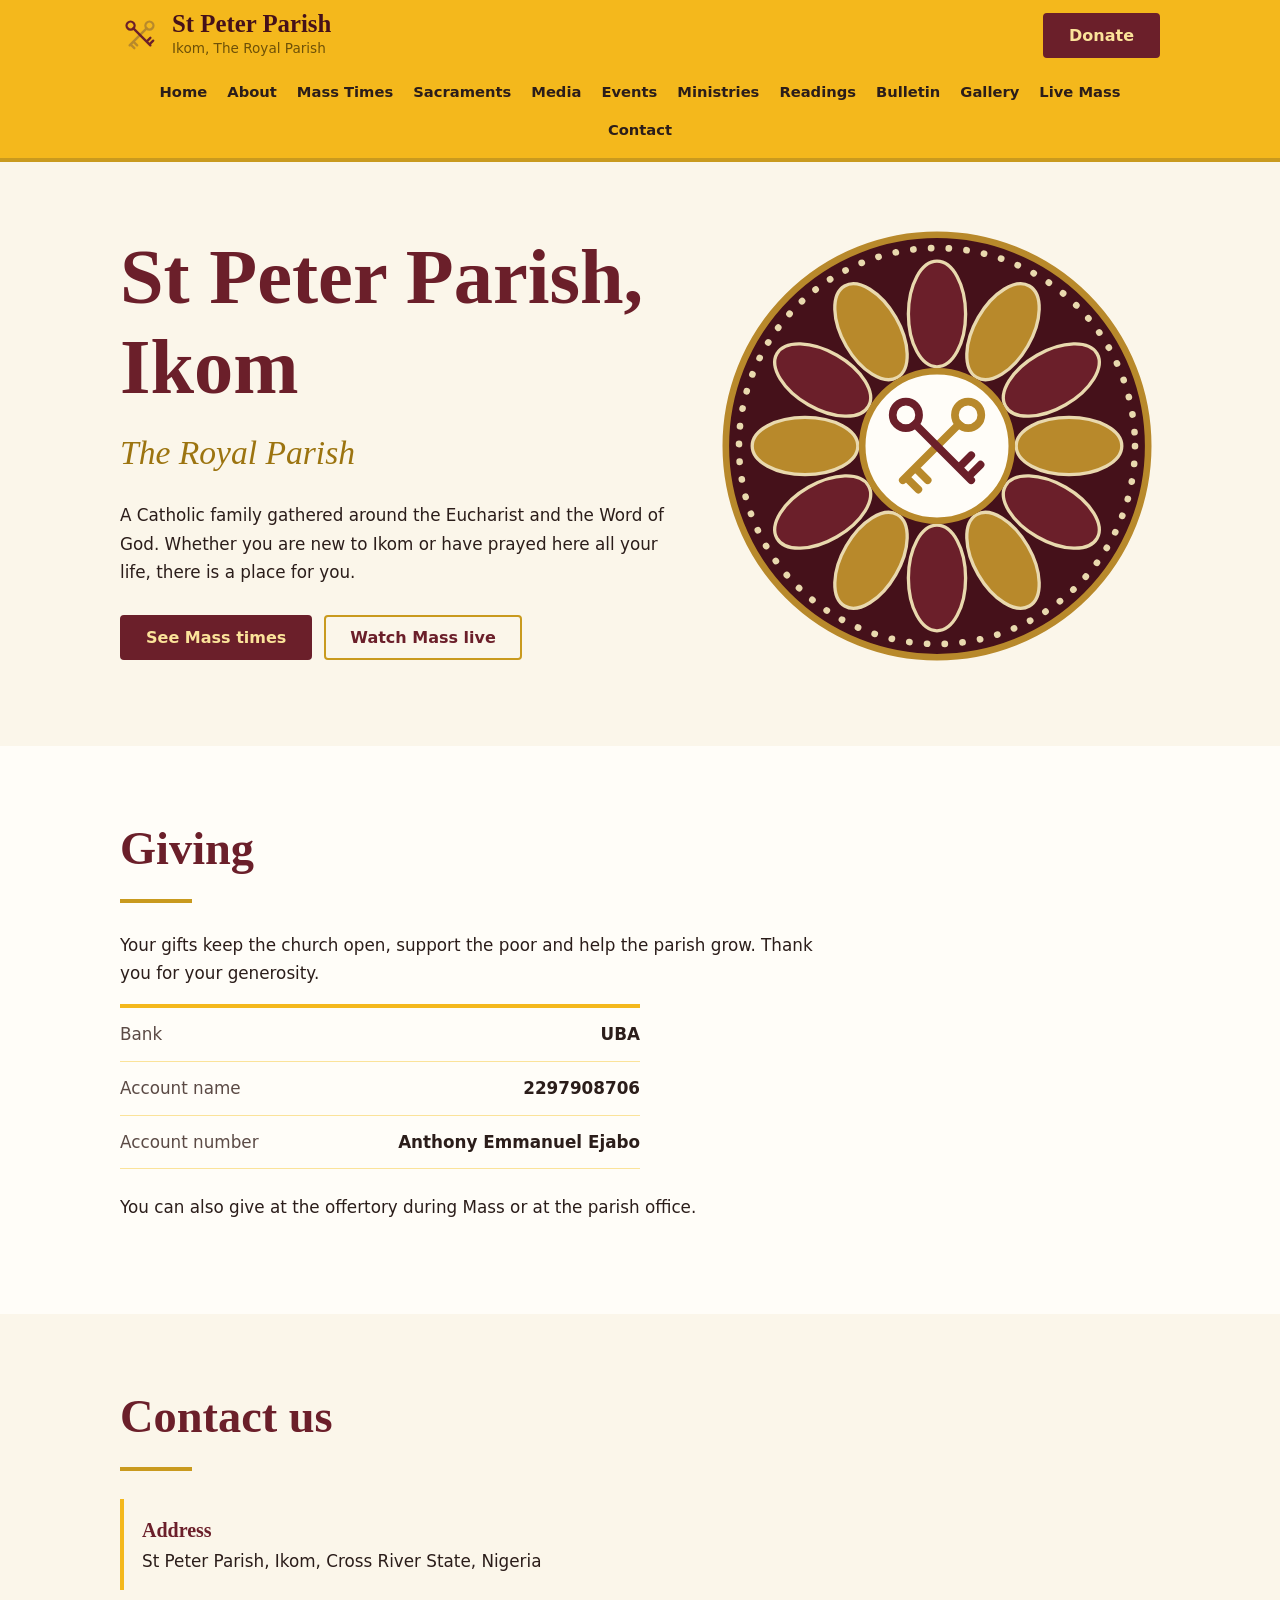
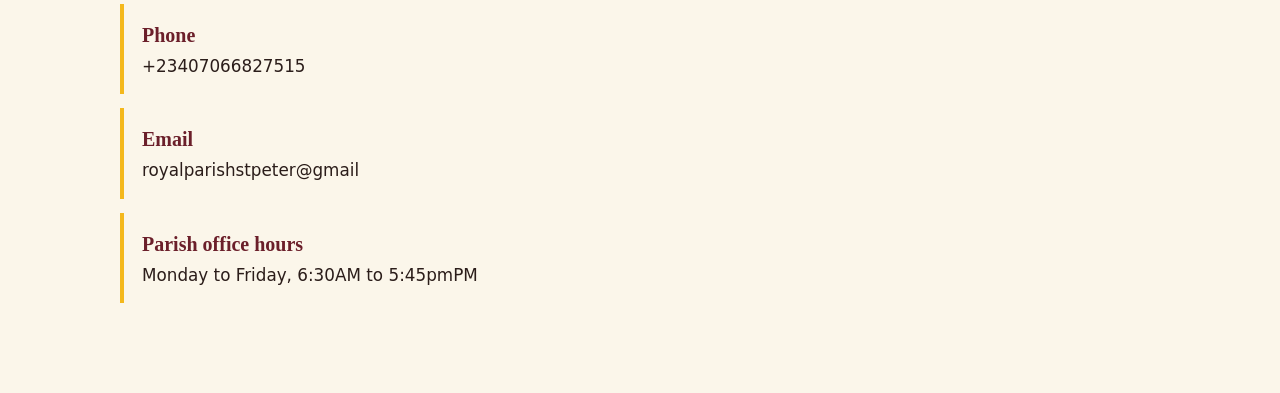
==== index.html @ c6eb4fc4 "Add files via upload" ====
<!DOCTYPE html>
<html lang="en">
<head>
<meta charset="utf-8">
<meta name="viewport" content="width=device-width, initial-scale=1">
<title>St Peter Parish, Ikom | The Royal Parish</title>
<meta name="description" content="St Peter Parish, Ikom, The Royal Parish. Mass times, sacraments, events, ministries, daily readings, live Mass and giving.">
<link rel="preconnect" href="https://fonts.gstatic.com" crossorigin>
<link rel="stylesheet" href="ST_PETER.CSS">
   <link rel="icon" type="image/png" href="img sp peter/LOGO.png">
 <body> 
<!-- Shared drawing: the crossed keys of St Peter -->
<svg width="0" height="0" style="position:absolute" aria-hidden="true" focusable="false">
  <defs>
    <g id="key">
      <circle cx="0" cy="-20" r="6"/>
      <path d="M0 -14 V22 M0 14 H8 M0 20 H8"/>
    </g>
    <g id="crossed-keys" fill="none" stroke-width="3.5" stroke-linecap="round" stroke-linejoin="round">
      <use href="#key" stroke="#B8892B" transform="rotate(45)"/>
      <use href="#key" stroke="#6B1F2A" transform="rotate(-45)"/>
    </g>
    <ellipse id="petal" cx="0" cy="-60" rx="13" ry="24"/>
  </defs>
</svg>
 
<!-- ============ HEADER ============ -->
<header class="site-header">
  <div class="wrap top">
    <a class="brand" href="#home" aria-label="St Peter Parish, Ikom, home">
      <svg width="40" height="40" viewBox="-30 -30 60 60" aria-hidden="true"><use href="#crossed-keys"/></svg>
      <span>
        <strong>St Peter Parish</strong>
        <small>Ikom, The Royal Parish</small>
      </span>
    </a>
    <div class="top-actions">
      <a class="btn btn-wine" href="#giving">Donate</a>
      <button class="menu-btn" type="button" aria-expanded="false" aria-controls="menu">Menu</button>
    </div>
  </div>
 
  <nav id="menu" aria-label="Main">
    <ul>
      <li><a href="#home">Home</a></li>
      <li><a href="about.html">About</a></li>
      <li><a href="mt.html">Mass Times</a></li>
      <li><a href="Sacraments.html">Sacraments</a></li>
      <li><a href="media.html">Media</a></li>
      <li><a href="Events.html">Events</a></li>
      <li><a href="minister.html">Ministries</a></li>
      <li><a href="reading.html">Readings</a></li>
      <li><a href="#bulletin">Bulletin</a></li>
      <li><a href="gallery.html">Gallery</a></li>
      <li><a href="live_mass.html">Live Mass</a></li>
      <li><a href="contact.html">Contact</a></li>
    </ul>
  </nav>
</header>
 
<main>
 
<!-- ============ HOME ============ -->
<section id="home" class="hero">
  <div class="wrap hero-grid">
    <div>
      <h1>St Peter Parish, Ikom</h1>
      <p class="subtitle">The Royal Parish</p>
      <p>A Catholic family gathered around the Eucharist and the Word of God. Whether you are new to Ikom or have prayed here all your life, there is a place for you.</p>
      <div class="buttons">
        <a class="btn btn-wine" href="mt.html">See Mass times</a>
        <a class="btn btn-line" href="live_mass.html">Watch Mass live</a>
      </div>
    </div>
 
    <!-- Rose window -->
    <svg class="rose" viewBox="-100 -100 200 200" role="img" aria-label="A rose window with the crossed keys of St Peter at its centre">
      <circle r="96" fill="#45111A" stroke="#B8892B" stroke-width="3"/>
      <circle r="90" fill="none" stroke="#E9D9AE" stroke-width="3" stroke-linecap="round" stroke-dasharray="0.1 8"/>
      <g fill="#6B1F2A" stroke="#E9D9AE" stroke-width="1.5">
        <use href="#petal"/>
        <use href="#petal" transform="rotate(60)"/>
        <use href="#petal" transform="rotate(120)"/>
        <use href="#petal" transform="rotate(180)"/>
        <use href="#petal" transform="rotate(240)"/>
        <use href="#petal" transform="rotate(300)"/>
      </g>
      <g fill="#B8892B" stroke="#E9D9AE" stroke-width="1.5">
        <use href="#petal" transform="rotate(30)"/>
        <use href="#petal" transform="rotate(90)"/>
        <use href="#petal" transform="rotate(150)"/>
        <use href="#petal" transform="rotate(210)"/>
        <use href="#petal" transform="rotate(270)"/>
        <use href="#petal" transform="rotate(330)"/>
      </g>
      <circle r="34" fill="#FFFDF8" stroke="#B8892B" stroke-width="3"/>
      <use href="#crossed-keys"/>
    </svg>
  </div>
</section>
<!-- ============ GIVING ============ -->
<section id="giving" class="paper">
  <div class="wrap">
    <h2>Giving</h2>
    <hr class="rule">
    <p>Your gifts keep the church open, support the poor and help the parish grow. Thank you for your generosity.</p>
    <!-- EDIT: add the real parish account details -->
    <dl class="bank">
      <div><dt>Bank</dt><dd>UBA</dd></div>
      <div><dt>Account name</dt><dd>2297908706</dd></div>
      <div><dt>Account number</dt><dd>Anthony Emmanuel Ejabo</dd></div>
    </dl>
    <p>You can also give at the offertory during Mass or at the parish office.</p>
  </div>
</section>

<!-- ============ CONTACT ============ -->
<section id="contact">
  <div class="wrap two-col">
    <div>
      <h2>Contact us</h2>
      <hr class="rule">
      <!-- EDIT: replace with your real details -->
      <ul class="contact-list">
        <li><strong>Address</strong>St Peter Parish, Ikom, Cross River State, Nigeria</li>
        <li><strong>Phone</strong>+23407066827515</li>
        <li><strong>Email</strong><a href="royalparishstpeter@gmail"></a>royalparishstpeter@gmail</li>
        <li><strong>Parish office hours</strong>Monday to Friday, 6:30AM to 5:45pmPM</li>
      </ul>
    </div>
</body>
</html>
---- ST_PETER.CSS ----
/* ---------- 1. Colours and fonts (edit colours here) ---------- */
:root {
  --golden:        #F4B81C;   /* golden yellow: header, buttons, highlights */
  --golden-soft:   #FBE39A;   /* light lines */
  --golden-pale:   #FFF6D9;   /* very light backgrounds */
 
  --mustard:       #C99A1E;   /* mustard: borders, rules, accents */
  --mustard-dark:  #9C7410;   /* hover */
  --mustard-deep:  #6E5108;   /* small text on yellow */
 
  --burgundy:      #6B1F2A;   /* headings */
  --burgundy-dark: #45111A;
 
  --cream: #FBF6EA;
  --paper: #FFFDF8;
  --ink:      #2B1D1A;
  --ink-soft: #5B4A45;
 
  --serif: 'Cormorant Garamond', Georgia, 'Times New Roman', serif;
  --sans:  'Public Sans', system-ui, -apple-system, 'Segoe UI', Arial, sans-serif;
}
 
/* ---------- 2. Basics ---------- */
* { box-sizing: border-box; }
 
html { scroll-behavior: smooth; scroll-padding-top: 130px; }
 
body {
  margin: 0;
  font-family: var(--sans);
  font-size: 1.05rem;
  line-height: 1.7;
  color: var(--ink);
  background: var(--cream);
}
 
h1, h2, h3 {
  font-family: var(--serif);
  color: var(--burgundy);
  line-height: 1.15;
  margin: 0 0 0.5em;
}
h2 { font-size: clamp(2rem, 4vw, 2.9rem); }
h3 { font-size: 1.5rem; }
 
p { margin: 0 0 1em; max-width: 65ch; }
a { color: var(--burgundy); }
img { max-width: 100%; height: auto; }
 
a:focus-visible, button:focus-visible {
  outline: 3px solid var(--burgundy);
  outline-offset: 3px;
}
 
.wrap { max-width: 1080px; margin: 0 auto; padding: 0 20px; }
 
/* ---------- 3. Sections ---------- */
section { padding: 76px 0; }
section.paper { background: var(--paper); }
 
/* Live Mass section: golden yellow band */
section.wine {
  background: var(--golden);
  color: var(--ink);
}
section.wine h2, section.wine h3 { color: var(--burgundy-dark); }
section.wine a { color: var(--burgundy-dark); font-weight: 600; }
 
.rule {
  width: 72px;
  height: 4px;
  margin: 0 0 28px;
  border: 0;
  background: var(--mustard);
}
 
/* ---------- 4. Buttons ---------- */
.btn {
  display: inline-block;
  padding: 0.7em 1.5em;
  border: 2px solid transparent;
  border-radius: 4px;
  font: 600 1rem var(--sans);
  text-decoration: none;
  cursor: pointer;
}
 
/* Golden button */
.btn-gold { background: var(--golden); color: var(--burgundy-dark); border-color: var(--golden); }
.btn-gold:hover { background: var(--mustard-dark); border-color: var(--mustard-dark); color: #fff; }
 
/* Burgundy button (Donate, See Mass times) */
.btn-wine { background: var(--burgundy); color: var(--golden-soft); border-color: var(--burgundy); }
.btn-wine:hover { background: var(--burgundy-dark); border-color: var(--burgundy-dark); color: #fff; }
 
/* Outline button */
.btn-line { background: transparent; color: var(--burgundy); border-color: var(--mustard); }
.btn-line:hover { background: var(--golden); border-color: var(--golden); color: var(--burgundy-dark); }
 
/* Gold button sitting on the golden Live Mass band */
section.wine .btn-gold { background: var(--burgundy); border-color: var(--burgundy); color: var(--golden-soft); }
section.wine .btn-gold:hover { background: var(--burgundy-dark); border-color: var(--burgundy-dark); color: #fff; }
 
/* ---------- 5. Header: home page (sticky, with menu) ---------- */
.site-header {
  position: sticky;
  top: 0;
  z-index: 50;
  background: var(--golden);
  border-bottom: 4px solid var(--mustard);
}
 
.top {
  display: flex;
  align-items: center;
  justify-content: space-between;
  gap: 16px;
  padding-top: 10px;
  padding-bottom: 10px;
}
 
.brand {
  display: flex;
  align-items: center;
  gap: 12px;
  text-decoration: none;
  color: var(--burgundy-dark);
}
.brand strong { display: block; font-family: var(--serif); font-size: 1.55rem; line-height: 1.1; }
.brand small  { display: block; font-size: 0.85rem; color: var(--mustard-deep); }
 
.top-actions { display: flex; align-items: center; gap: 10px; }
 
.menu-btn {
  display: none;
  background: transparent;
  color: var(--burgundy-dark);
  border: 2px solid var(--burgundy-dark);
  border-radius: 4px;
  padding: 0.55em 1em;
  font: 600 1rem var(--sans);
  cursor: pointer;
}
 
#menu ul {
  list-style: none;
  margin: 0 auto;
  padding: 4px 20px 10px;
  max-width: 1080px;
  display: flex;
  flex-wrap: wrap;
  justify-content: center;
  gap: 2px 20px;
}
#menu a {
  display: block;
  padding: 0.3em 0;
  font-size: 0.92rem;
  font-weight: 600;
  color: var(--ink);
  text-decoration: none;
  border-bottom: 2px solid transparent;
}
#menu a:hover { color: var(--burgundy); border-bottom-color: var(--burgundy); }
 
/* ---------- 6. Header: About page (plain <header>) ---------- */
header:not(.site-header) {
  padding: 20px 8%;
  background: var(--golden);
  color: var(--burgundy-dark);
  border-bottom: 4px solid var(--mustard);
}
header:not(.site-header) h1 { margin: 0 0 4px; font-size: 1.9rem; color: var(--burgundy-dark); }
header:not(.site-header) p  { margin: 0; font-size: 0.95rem; color: var(--mustard-deep); max-width: none; }
 
/* ---------- 7. Home hero ---------- */
section.hero { padding: 64px 0 80px; }
 
.hero-grid {
  display: grid;
  grid-template-columns: 1.1fr 0.9fr;
  gap: 48px;
  align-items: center;
}
 
.hero h1 { font-size: clamp(2.8rem, 6.5vw, 4.9rem); font-weight: 700; margin-bottom: 0.15em; }
.hero .subtitle {
  margin: 0 0 20px;
  font-family: var(--serif);
  font-style: italic;
  font-size: clamp(1.5rem, 3vw, 2.1rem);
  color: var(--mustard-dark);
}
.hero .buttons { display: flex; flex-wrap: wrap; gap: 12px; margin-top: 28px; }
 
.rose {
  width: 100%;
  max-width: 440px;
  height: auto;
  justify-self: center;
  animation: bloom 1.4s ease-out both;
}
@keyframes bloom {
  from { opacity: 0; transform: scale(0.9) rotate(-14deg); }
  to   { opacity: 1; transform: none; }
}
 
/* ---------- 8. About page banner (<div class="hero">) ---------- */
div.hero {
  padding: 56px 20px;
  text-align: center;
  background: linear-gradient(135deg, var(--golden-soft), var(--golden));
  border-bottom: 4px solid var(--mustard);
}
div.hero h2 { margin-bottom: 6px; font-size: clamp(2rem, 5vw, 3rem); }
div.hero p  { margin: 0 auto; color: var(--mustard-deep); font-weight: 600; }
 
/* ---------- 9. About page: white cards ---------- */
.container { width: 90%; max-width: 1100px; margin: 50px auto; }
 
.container section {
  margin-bottom: 30px;
  padding: 35px;
  background: #fff;
  border-top: 4px solid var(--golden);
  border-radius: 10px;
  box-shadow: 0 4px 15px rgba(0, 0, 0, 0.08);
}
.container section h3 { margin: 25px 0 10px; }
 
.patron, .priest { display: flex; flex-wrap: wrap; align-items: center; gap: 30px; }
.patron img { width: 280px; height: 330px; object-fit: cover; border-radius: 10px; }
.priest img { width: 200px; height: 330px; object-fit: cover; border-radius: 10px; }
.patron-text, .priest-info { flex: 1; min-width: 280px; }
.priest-info h3 { margin-top: 0; font-size: 1.6rem; }
 
.parish-photo { text-align: center; }
.parish-photo img { width: 100%; max-width: 850px; height: 450px; object-fit: cover; border-radius: 12px; }
.caption { margin: 10px auto 0; font-style: italic; color: var(--ink-soft); }
 
.archive {
  display: grid;
  grid-template-columns: repeat(auto-fit, minmax(220px, 1fr));
  gap: 20px;
  margin-top: 20px;
}
.archive-box {
  padding: 25px;
  background: var(--golden-pale);
  border-left: 5px solid var(--mustard);
  border-radius: 6px;
}
.archive-box strong { display: block; margin-bottom: 8px; color: var(--burgundy); }
 
.quote {
  padding: 40px 25px;
  text-align: center;
  font-size: 1.25rem;
  font-style: italic;
  background: var(--golden);
  color: var(--burgundy-dark);
  border-radius: 10px;
}
 
/* ---------- 10. Two-column blocks and quotes ---------- */
.two-col {
  display: grid;
  grid-template-columns: 1.2fr 0.8fr;
  gap: 48px;
  align-items: start;
}
 
blockquote {
  margin: 0;
  padding: 8px 0 8px 24px;
  border-left: 5px solid var(--golden);
  font-family: var(--serif);
  font-size: 1.9rem;
  line-height: 1.3;
  color: var(--burgundy);
}
blockquote cite { display: block; margin-top: 12px; font: 400 1rem var(--sans); color: var(--ink-soft); }
 
/* ---------- 11. Mass times ---------- */
table { width: 100%; max-width: 760px; border-collapse: collapse; background: var(--paper); }
caption { text-align: left; padding-bottom: 10px; color: var(--ink-soft); }
th, td { text-align: left; vertical-align: top; padding: 14px 16px; border-bottom: 1px solid var(--golden-soft); }
th { width: 34%; font-family: var(--serif); font-size: 1.25rem; color: var(--burgundy); }
tr:first-child th, tr:first-child td { border-top: 4px solid var(--golden); }
tr:nth-child(odd) td, tr:nth-child(odd) th { background: var(--golden-pale); }
 
/* ---------- 12. Sacraments ---------- */
.sacraments {
  display: grid;
  grid-template-columns: repeat(auto-fit, minmax(300px, 1fr));
  gap: 28px 48px;
  margin: 0 0 28px;
}
.sacraments div { padding-left: 18px; border-left: 4px solid var(--golden); }
.sacraments dt { font-family: var(--serif); font-size: 1.5rem; font-weight: 600; color: var(--burgundy); }
.sacraments dd { margin: 0; color: var(--ink-soft); }
 
/* ---------- 13. Media ---------- */
.media-list { list-style: none; margin: 0; padding: 0; max-width: 760px; }
.media-list li {
  display: flex;
  flex-wrap: wrap;
  justify-content: space-between;
  align-items: center;
  gap: 8px 20px;
  padding: 18px 0;
  border-top: 1px solid var(--golden-soft);
}
.media-list li:last-child { border-bottom: 1px solid var(--golden-soft); }
.media-list strong { font-family: var(--serif); font-size: 1.35rem; font-weight: 600; color: var(--burgundy); }
.media-list span { display: block; font-size: 0.95rem; color: var(--ink-soft); }
 
/* ---------- 14. Events ---------- */
.events { list-style: none; margin: 0; padding: 0; max-width: 820px; }
.events li {
  display: grid;
  grid-template-columns: 120px 1fr;
  gap: 20px;
  padding: 20px 0;
  border-top: 1px solid var(--golden-soft);
}
.events li:last-child { border-bottom: 1px solid var(--golden-soft); }
.events time { font-family: var(--serif); font-size: 1.7rem; font-weight: 700; line-height: 1.1; color: var(--mustard-dark); }
.events h3 { margin-bottom: 0.15em; font-size: 1.35rem; }
.events p { margin: 0; color: var(--ink-soft); }
 
/* ---------- 15. Ministries ---------- */
.ministries {
  display: grid;
  grid-template-columns: repeat(auto-fit, minmax(240px, 1fr));
  gap: 32px 36px;
}
.ministries article { padding-top: 14px; border-top: 4px solid var(--golden); }
.ministries p { margin: 0; color: var(--ink-soft); }
 
/* ---------- 16. Gallery ---------- */
.gallery {
  display: grid;
  grid-template-columns: repeat(auto-fit, minmax(220px, 1fr));
  gap: 14px;
}
.gallery figure {
  position: relative;
  display: flex;
  align-items: flex-end;
  margin: 0;
  padding: 14px;
  aspect-ratio: 4 / 3;
  overflow: hidden;
  background: linear-gradient(135deg, var(--golden), var(--mustard));
  color: var(--burgundy-dark);
  border-bottom: 4px solid var(--burgundy);
}
.gallery figure:nth-child(even) {
  background: linear-gradient(135deg, var(--golden-soft), var(--golden));
}
.gallery img { position: absolute; inset: 0; width: 100%; height: 100%; object-fit: cover; }
.gallery figcaption { position: relative; font-family: var(--serif); font-size: 1.25rem; font-weight: 600; }
 
/* ---------- 17. Live Mass video box ---------- */
.video-frame {
  display: grid;
  place-items: center;
  width: 100%;
  aspect-ratio: 16 / 9;
  padding: 20px;
  text-align: center;
  background: var(--burgundy-dark);
  border: 4px solid var(--burgundy);
  color: var(--golden-soft);
}
.video-frame iframe { width: 100%; height: 100%; border: 0; }
 
/* ---------- 18. Giving ---------- */
.bank { max-width: 520px; margin: 0 0 24px; border-top: 4px solid var(--golden); }
.bank div {
  display: flex;
  justify-content: space-between;
  gap: 16px;
  padding: 12px 0;
  border-bottom: 1px solid var(--golden-soft);
}
.bank dt { color: var(--ink-soft); }
.bank dd { margin: 0; font-weight: 600; text-align: right; }
 
/* ---------- 19. Contact ---------- */
.contact-list { list-style: none; margin: 0; padding: 0; max-width: 560px; }
.contact-list li { padding: 14px 0 14px 18px; border-left: 4px solid var(--golden); margin-bottom: 14px; }
.contact-list strong {
  display: block;
  font-family: var(--serif);
  font-size: 1.25rem;
  color: var(--burgundy);
}
 
/* ---------- 20. Footer ---------- */
footer {
  padding: 30px 15px;
  text-align: center;
  font-size: 0.95rem;
  background: var(--burgundy-dark);
  color: var(--golden-soft);
  border-top: 4px solid var(--golden);
}
footer p { margin: 0 auto 6px; }
footer a { color: var(--golden); }
 
/* ---------- 21. Tablet and mobile ---------- */
@media (max-width: 860px) {
  html { scroll-padding-top: 80px; }
 
  .menu-btn { display: block; }
  .brand small { display: none; }
 
  #menu { display: none; border-top: 1px solid var(--mustard); }
  #menu.open { display: block; }
  #menu ul { flex-direction: column; gap: 0; padding-bottom: 12px; }
  #menu li { border-bottom: 1px solid var(--mustard); }
  #menu a { padding: 0.8em 0; font-size: 1.05rem; }
 
  .hero-grid { grid-template-columns: 1fr; gap: 32px; }
  .rose { max-width: 300px; }
 
  .two-col { grid-template-columns: 1fr; gap: 28px; }
}
 
@media (max-width: 700px) {
  section { padding: 50px 0; }
  .container section { padding: 25px 20px; }
 
  .parish-photo img { height: 280px; }
  .patron img, .priest img { width: 100%; height: 350px; }
}
 
@media (max-width: 560px) {
  .events li { grid-template-columns: 1fr; gap: 4px; }
}
 
/* ---------- 22. Reduced motion ---------- */
@media (prefers-reduced-motion: reduce) {
  html { scroll-behavior: auto; }
  .rose { animation: none; }
}
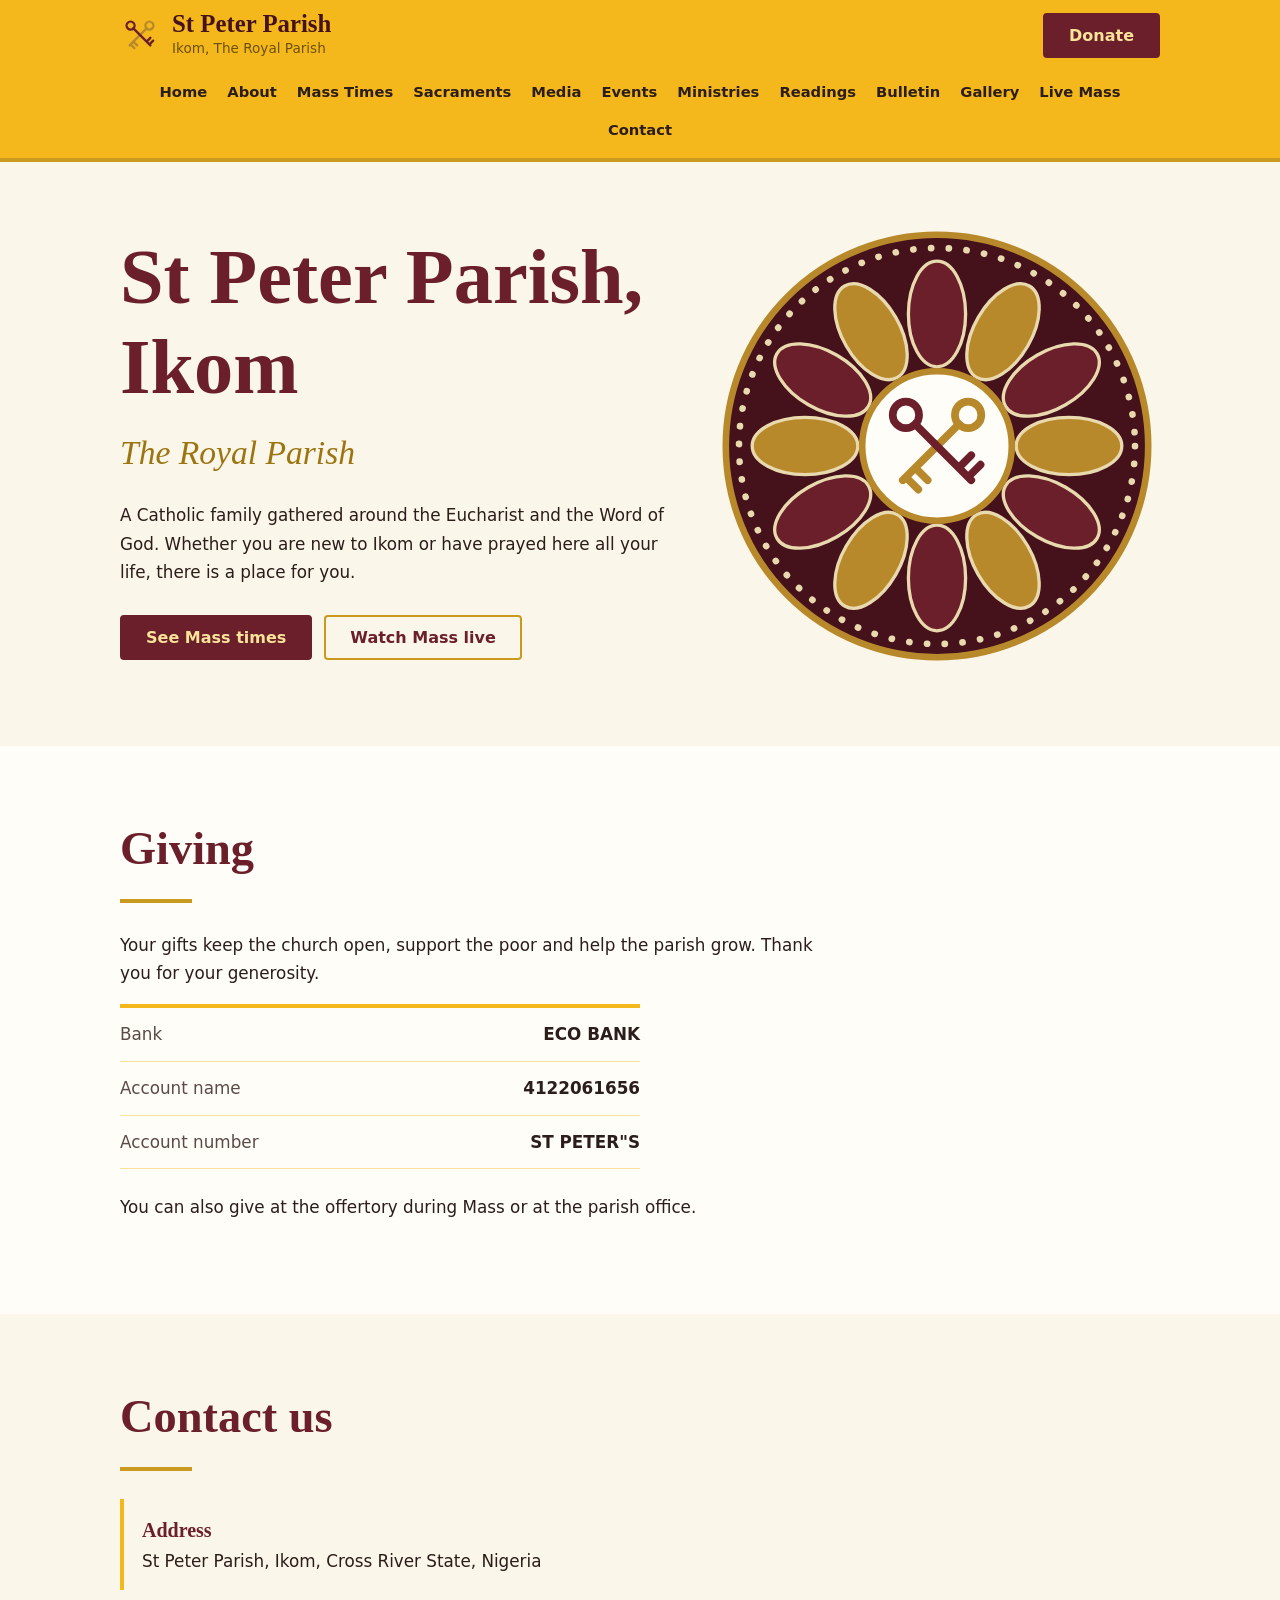
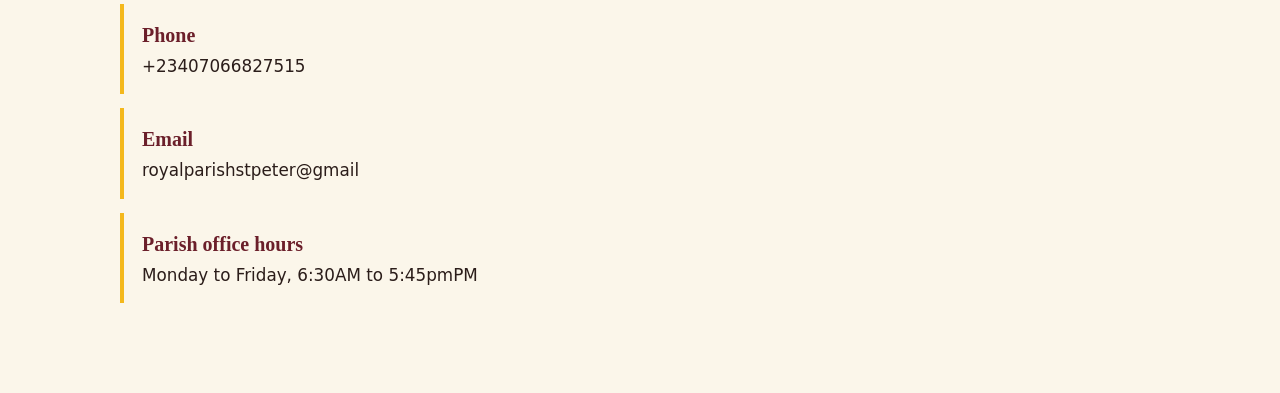
==== commit 85091c3c: "Update index.html CHANGE ACCOUNT DETAILS" ====
--- a/index.html
+++ b/index.html
@@ -59,7 +59,12 @@
 </header>
  
 <main>
- 
+ <script>
+function toggleMenu() {
+    const menu = document.getElementById("mobile-menu");
+    menu.classList.toggle("show");
+}
+</script>
 <!-- ============ HOME ============ -->
 <section id="home" class="hero">
   <div class="wrap hero-grid">
@@ -106,9 +111,9 @@
     <p>Your gifts keep the church open, support the poor and help the parish grow. Thank you for your generosity.</p>
     <!-- EDIT: add the real parish account details -->
     <dl class="bank">
-      <div><dt>Bank</dt><dd>UBA</dd></div>
-      <div><dt>Account name</dt><dd>2297908706</dd></div>
-      <div><dt>Account number</dt><dd>Anthony Emmanuel Ejabo</dd></div>
+      <div><dt>Bank</dt><dd>ECO BANK</dd></div>
+      <div><dt>Account name</dt><dd>4122061656</dd></div>
+      <div><dt>Account number</dt><dd>ST PETER"S</dd></div>
     </dl>
     <p>You can also give at the offertory during Mass or at the parish office.</p>
   </div>
@@ -130,4 +135,4 @@
     </div>
 </body>
 </html>
- + 
